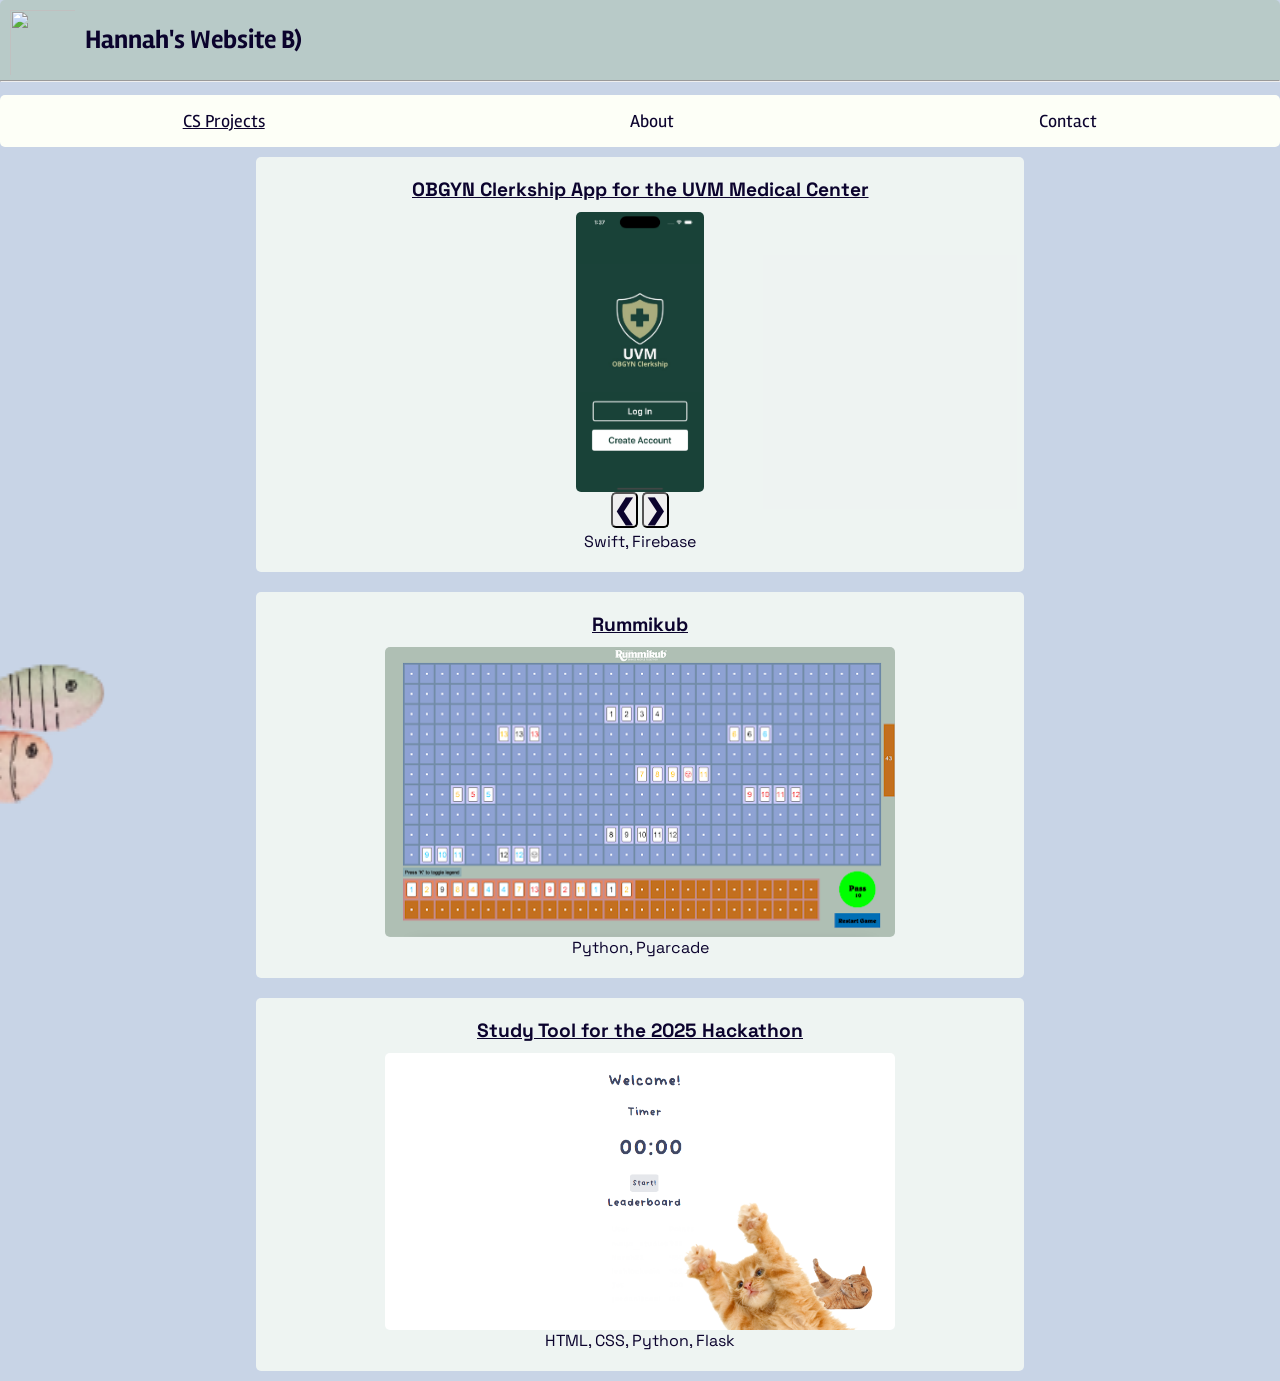
==== index.html @ 7bbab6b4 "hackathon meow" ====
<!DOCTYPE html>
<html lang="en">
<head>
    <meta charset="UTF-8">
    <meta name="viewport" content="width=device-width, initial-scale=1.0">
    <link rel="stylesheet" type="text/css" href="style.css">
    <link href="https://fonts.googleapis.com/css2?family=Rambla:ital,wght@0,400;0,700;1,400;1,700&family=Space Grotesk" rel="stylesheet">
    <link rel="icon" type="image/x-icon" href="/media/house_painting.png">
    <script src="carousel.js" defer></script>
    <script src="fishAnimation.js" defer></script>

    <title>Portfolio</title>
</head>
<body>

    <div id="titleBar">
        <a href="index.html">
            <img id="logo" src="media/house_painting.png">
        </a>

        <h1>Hannah's Website B)</h1>
    </div>
    <hr>

    <!-- background animation -->
    <canvas id="animation" width="800" height="300"></canvas>
    
    <nav>
    <div id="navbar">
        <a href="index.html" class="active">CS Projects</a>
        <a href="about.html">About</a>
        <a href="contact.html">Contact</a>   
        
    </div>
    </nav>


    <div class="container">

        <!-- image carousel for clerkship app -->
        <div class="widget">
            <a href="https://github.com/lindsayh17/clerkshipApp">OBGYN Clerkship App for the UVM Medical Center</a>
            <div id="slides"></div>
            
            <div class="slide-controls">
                <button id="prevBtn" onclick="plusDivs(-1)">
                    <h1>&#10094;</h1>
                </button>
                <button id="nextBtn" onclick="plusDivs(1)">
                    <h1>&#10095;</h1>
                </button>
            </div>
            
            <p>Swift, Firebase</p>
        </div>

        <!-- screenshots from Rummikub -->
        <div class="widget">
            <a href="https://github.com/hdeyst/SWE-Final-Project">Rummikub</a>
            <img src="media/rummikub.png">
            <p>Python, Pyarcade</p>
        </div>
        <!-- Study timer -->
        <div class="widget">
            <a href="https://github.com/UVMHacks2025/team89">Study Tool for the 2025 Hackathon</a>
            <img src="media/meow.png">
            <p>HTML, CSS, Python, Flask</p>
        </div>

    </div>

</body>
</html>
---- style.css ----
/* global variables for color */
:root {
    --header-color: rgba(177, 197, 185, 0.674);
    --body-color: #c8d4e6; /* this is the grey-er of the greens */
    --cream-color: #FDFFF7;
    --transparent-cream: rgba(253, 255, 247, 0.733);
    --navy-blue: #0B032D;
}

* {
    margin: 0;
    padding: 0;
    box-sizing: border-box;
    border-radius: 5px;
    color: var(--navy-blue);
    overflow: auto;

}

body {
    background-color: var(--body-color);
    font-family: 'Space Grotesk';
    /* overflow: auto; */
}

hr {
    color: var(--body-color);
    margin-bottom: 1%;
}

#titleBar {
    background-color: var(--header-color);
    display: flex;
    border-radius: 0px;
    grid-template-columns: 1fr 1fr 6fr;
}

#titleBar h1 {
    font-family: 'Rambla';
    font-size: 26px;

    align-content: center;
    padding-left: 10px;

    margin-top: 10px;
    margin-bottom: 10px;  
}

#logo {
    align-content: center;
    height: 75px; 
    width: 75px; 
    padding: 10px;
}

#animation {
    position: fixed;
    z-index: -1;
    width: 100%;
    height: 100%;
    margin: 0;
}

#navbar {
    display: flex;
    flex-direction: row;
    background-color: var(--cream-color);
    /* overflow: auto; */
    border-radius: 0px;
/* 
    margin-left: -10px;
    margin-right: -10px; */
}

#navbar a {
    flex: auto;
    padding-top: 15px;
    padding-bottom: 15px;

    font-family: 'Rambla';
    font-size: large;
    text-align: center;
    text-decoration: none;
}

#navbar a:hover {
    background-color: var(--body-color);
}

#navbar .active {
    text-decoration: underline;
}

.container {
    display: flex;
    flex-direction: column;
    align-items: center;
    align-content: center;
}

.widget {
    transition:
        transform 0.3s ease, 
        box-shadow 0.3s ease;
    display: flex;    
    flex-direction: column;
    align-content: center;
    align-items: center;

    width: 60%;

    background-color: var(--transparent-cream);

    padding: 20px;
    margin: auto;
    margin-top: 10px;
    margin-bottom: 10px;

}

.widget a {
    font-size: larger;
    font-weight: bold;
    padding-bottom: 10px;
}

.widget:hover {
    transform: scale(1.01) translateY(-1px);
    box-shadow: 0px 15px 20px rgba(0,0,0,0.3);
}

.widget img {
    width: 70%;
    max-height: 400px;
    align-items: center;
}

.slide {
    display: flex;    

    width: 70%;
    align-items: center;
}

#gallery {
    display: grid;

    transition:
        transform 0.3s ease, 
        box-shadow 0.3s ease;
    align-content: center;
    align-items: center;
    grid-template-columns: auto auto auto;

    background-color: var(--cream-color);
    margin: 10px;
    padding: 20px;
}

#gallery img {
    max-height: 200px;
    align-items: center;
    margin: auto;
    padding-left: 15px;
    padding-right: 15px;
}

#funFacts {
    display: grid;
    grid-template-columns: auto auto;
}

.funFactCard {
    background-color: var(--transparent-cream);
    margin: 10px;
    padding: 20px;
}

.indent {
    margin-left: 15px;
}

.contact {
    padding: 15px;
    margin: 10px;
}
.contact h2 {
    padding: 5px;
}
.contact button {
    margin-top: 15px;
    padding: 10px;
    color: var(--navy-blue);
    background-color: var(--header-color);
    border: none;
}

input, textarea {
  margin-bottom: 1rem;
  padding: 10px;
}


@media screen and (max-width: 600px) {
    #navbar { 
        flex-direction: column;
    } 

    #funFacts {
        grid-template-columns: auto;
    }
}
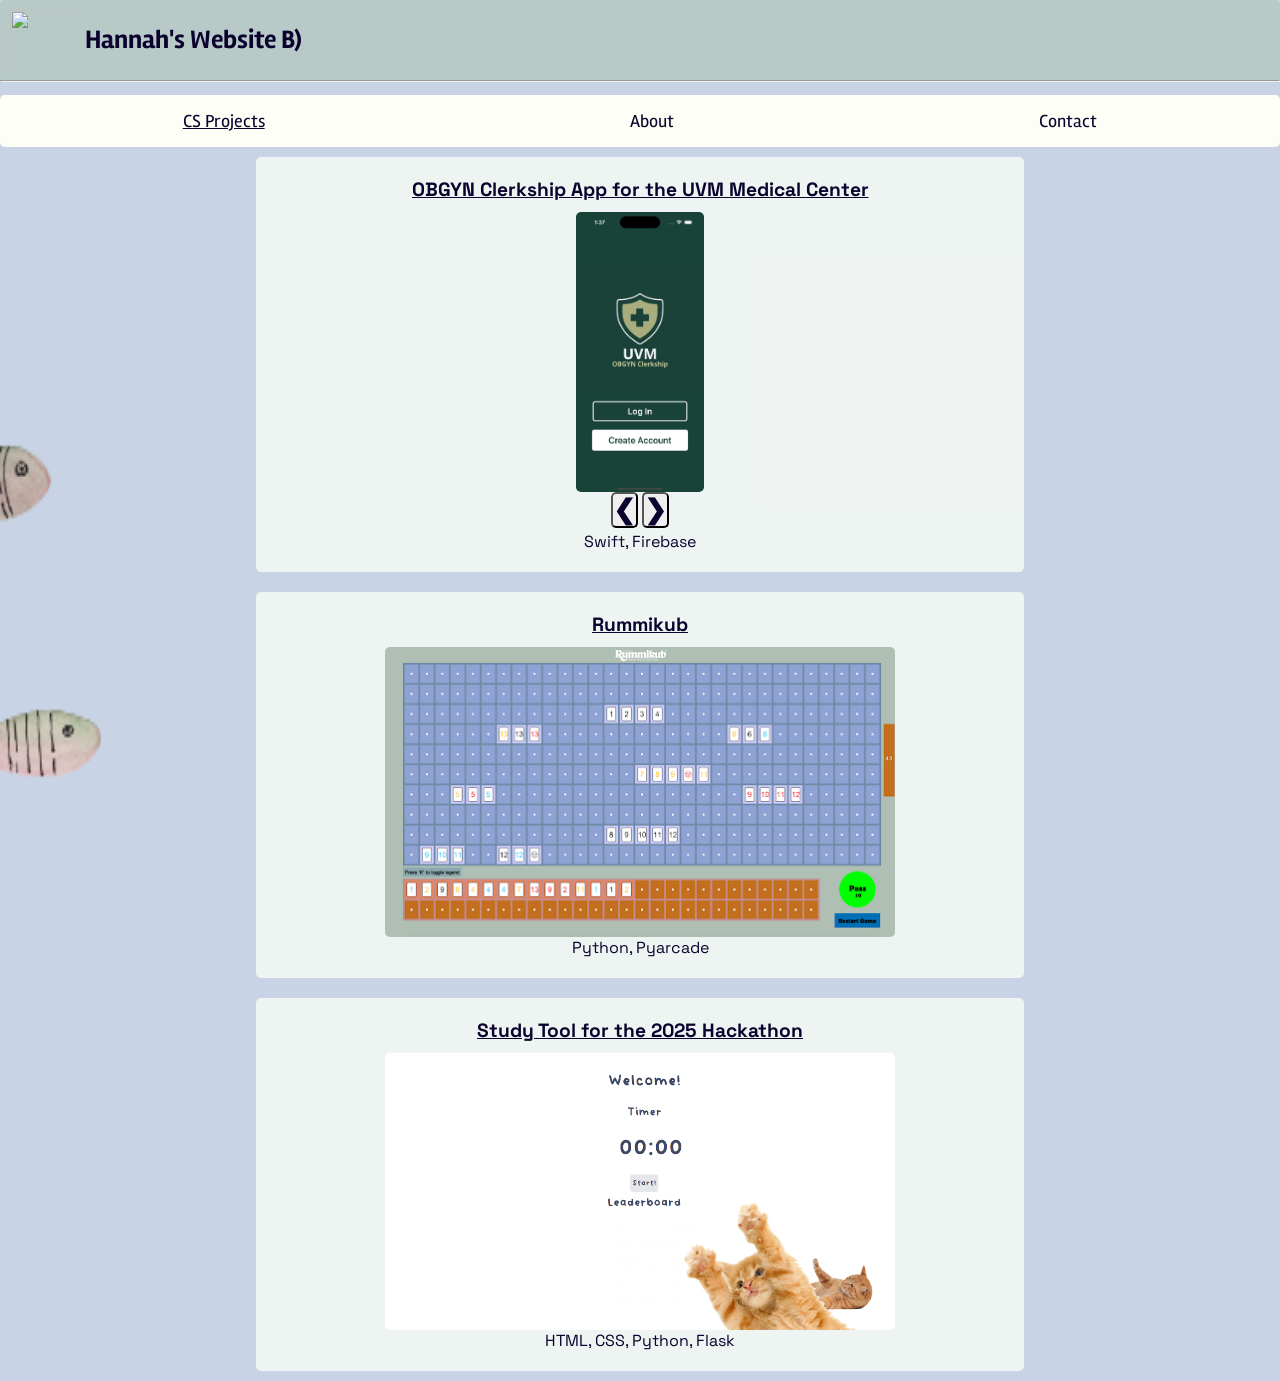
==== commit 8dd8ec30: "new tabfor links" ====
--- a/index.html
+++ b/index.html
@@ -39,7 +39,7 @@
 
         <!-- image carousel for clerkship app -->
         <div class="widget">
-            <a href="https://github.com/lindsayh17/clerkshipApp">OBGYN Clerkship App for the UVM Medical Center</a>
+            <a href="https://github.com/lindsayh17/clerkshipApp" target="blank">OBGYN Clerkship App for the UVM Medical Center</a>
             <div id="slides"></div>
             
             <div class="slide-controls">
@@ -56,13 +56,13 @@
 
         <!-- screenshots from Rummikub -->
         <div class="widget">
-            <a href="https://github.com/hdeyst/SWE-Final-Project">Rummikub</a>
+            <a href="https://github.com/hdeyst/SWE-Final-Project" target="blank">Rummikub</a>
             <img src="media/rummikub.png">
             <p>Python, Pyarcade</p>
         </div>
         <!-- Study timer -->
         <div class="widget">
-            <a href="https://github.com/UVMHacks2025/team89">Study Tool for the 2025 Hackathon</a>
+            <a href="https://github.com/UVMHacks2025/team89" target="blank">Study Tool for the 2025 Hackathon</a>
             <img src="media/meow.png">
             <p>HTML, CSS, Python, Flask</p>
         </div>
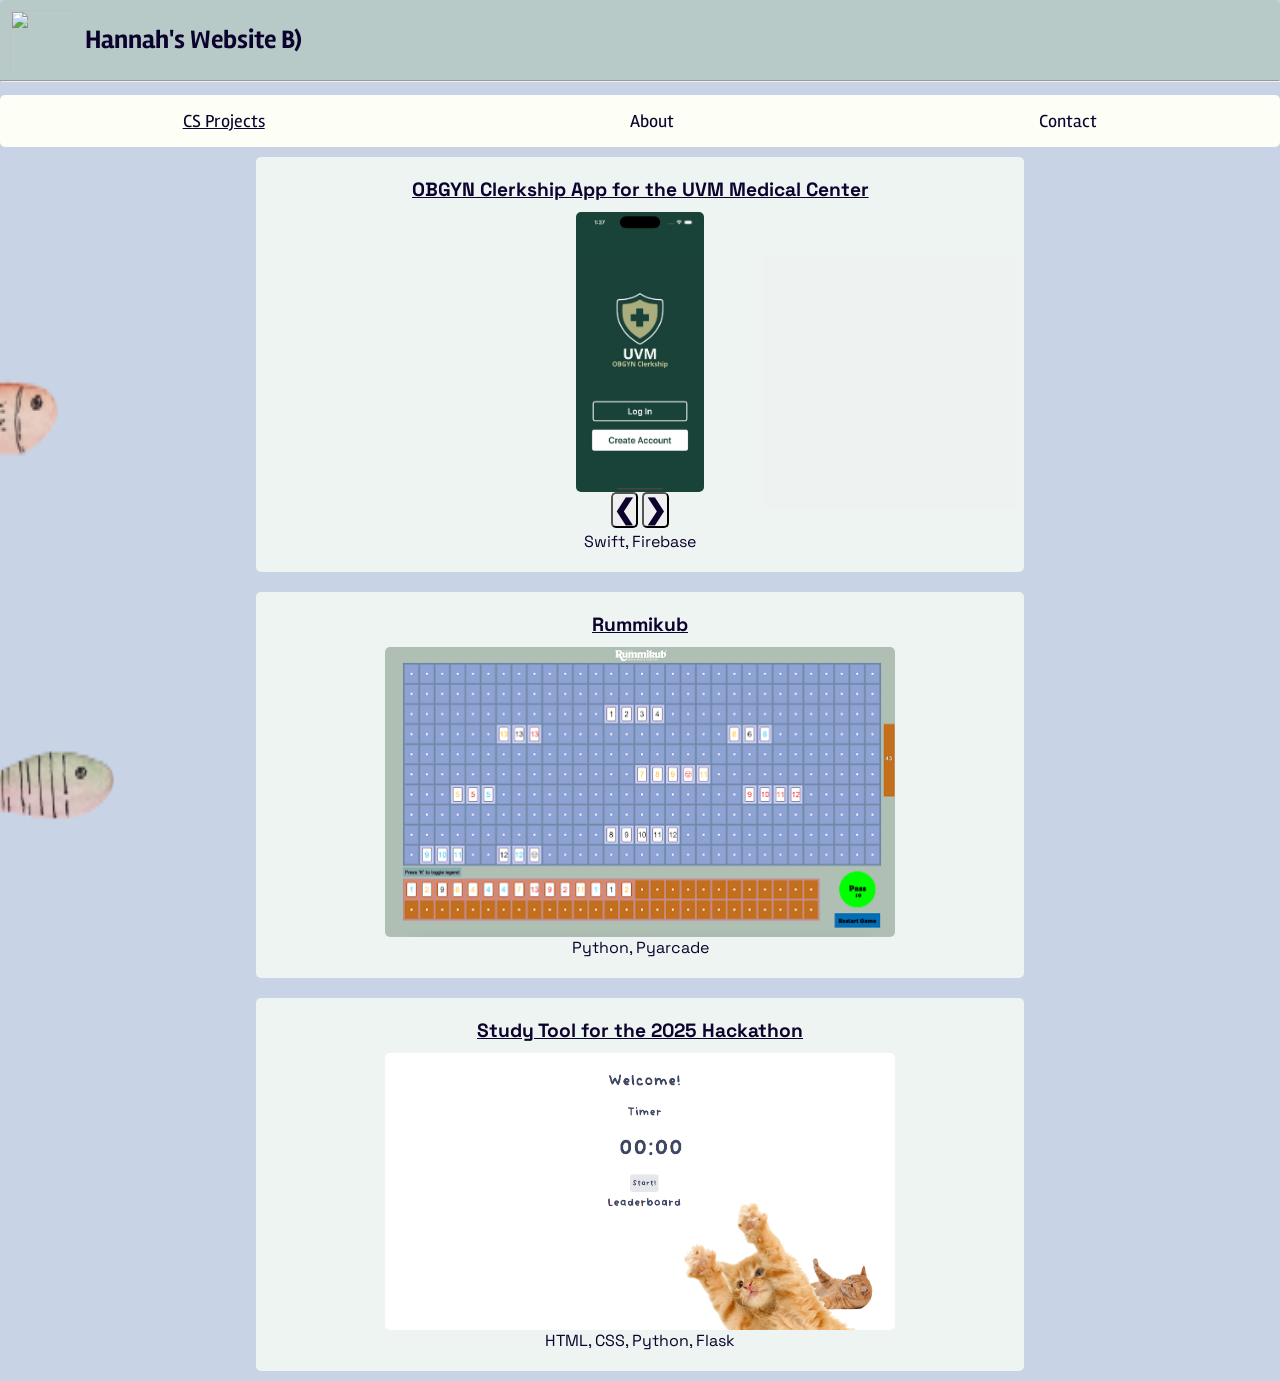
==== commit 086451c0: "logo" ====
--- a/index.html
+++ b/index.html
@@ -5,7 +5,7 @@
     <meta name="viewport" content="width=device-width, initial-scale=1.0">
     <link rel="stylesheet" type="text/css" href="style.css">
     <link href="https://fonts.googleapis.com/css2?family=Rambla:ital,wght@0,400;0,700;1,400;1,700&family=Space Grotesk" rel="stylesheet">
-    <link rel="icon" type="image/x-icon" href="/media/house_painting.png">
+    <link rel="shortcut icon" type="image/png" href="/media/house_painting.png">
     <script src="carousel.js" defer></script>
     <script src="fishAnimation.js" defer></script>
 
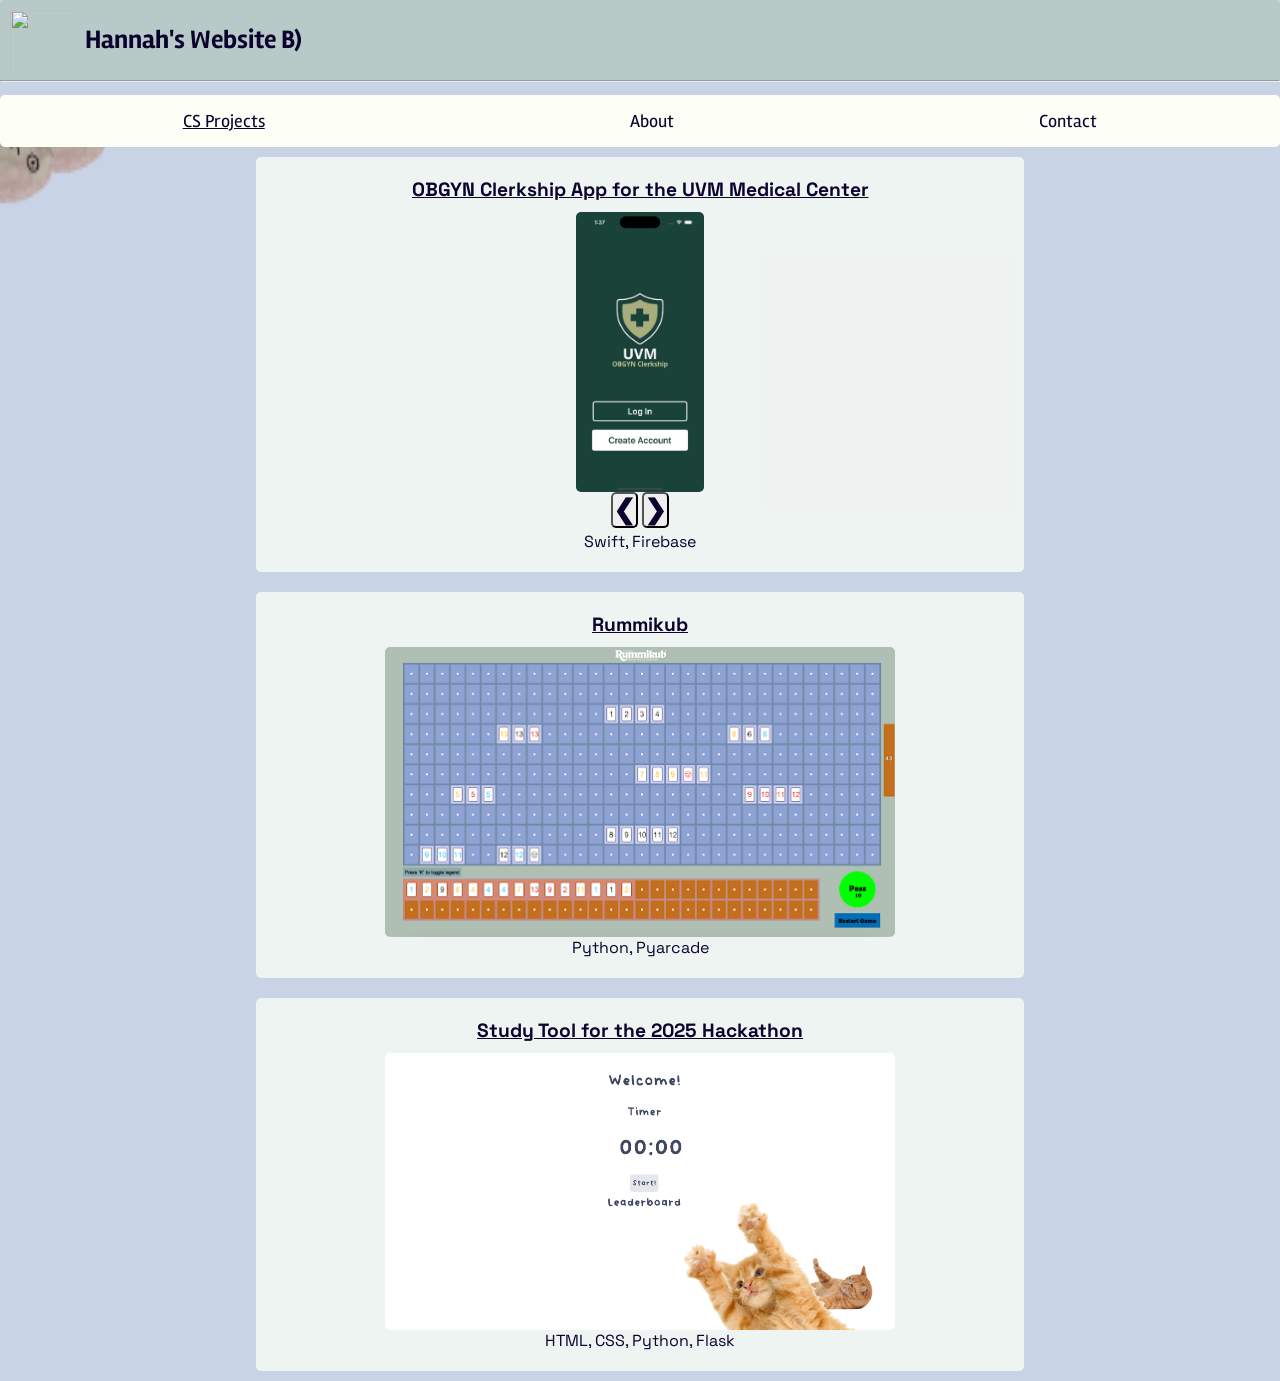
==== commit 096f68ff: "logo" ====
--- a/index.html
+++ b/index.html
@@ -5,7 +5,7 @@
     <meta name="viewport" content="width=device-width, initial-scale=1.0">
     <link rel="stylesheet" type="text/css" href="style.css">
     <link href="https://fonts.googleapis.com/css2?family=Rambla:ital,wght@0,400;0,700;1,400;1,700&family=Space Grotesk" rel="stylesheet">
-    <link rel="shortcut icon" type="image/png" href="/media/house_painting.png">
+    <link rel="shortcut icon" type="image/png" href="/house_painting.png">
     <script src="carousel.js" defer></script>
     <script src="fishAnimation.js" defer></script>
 
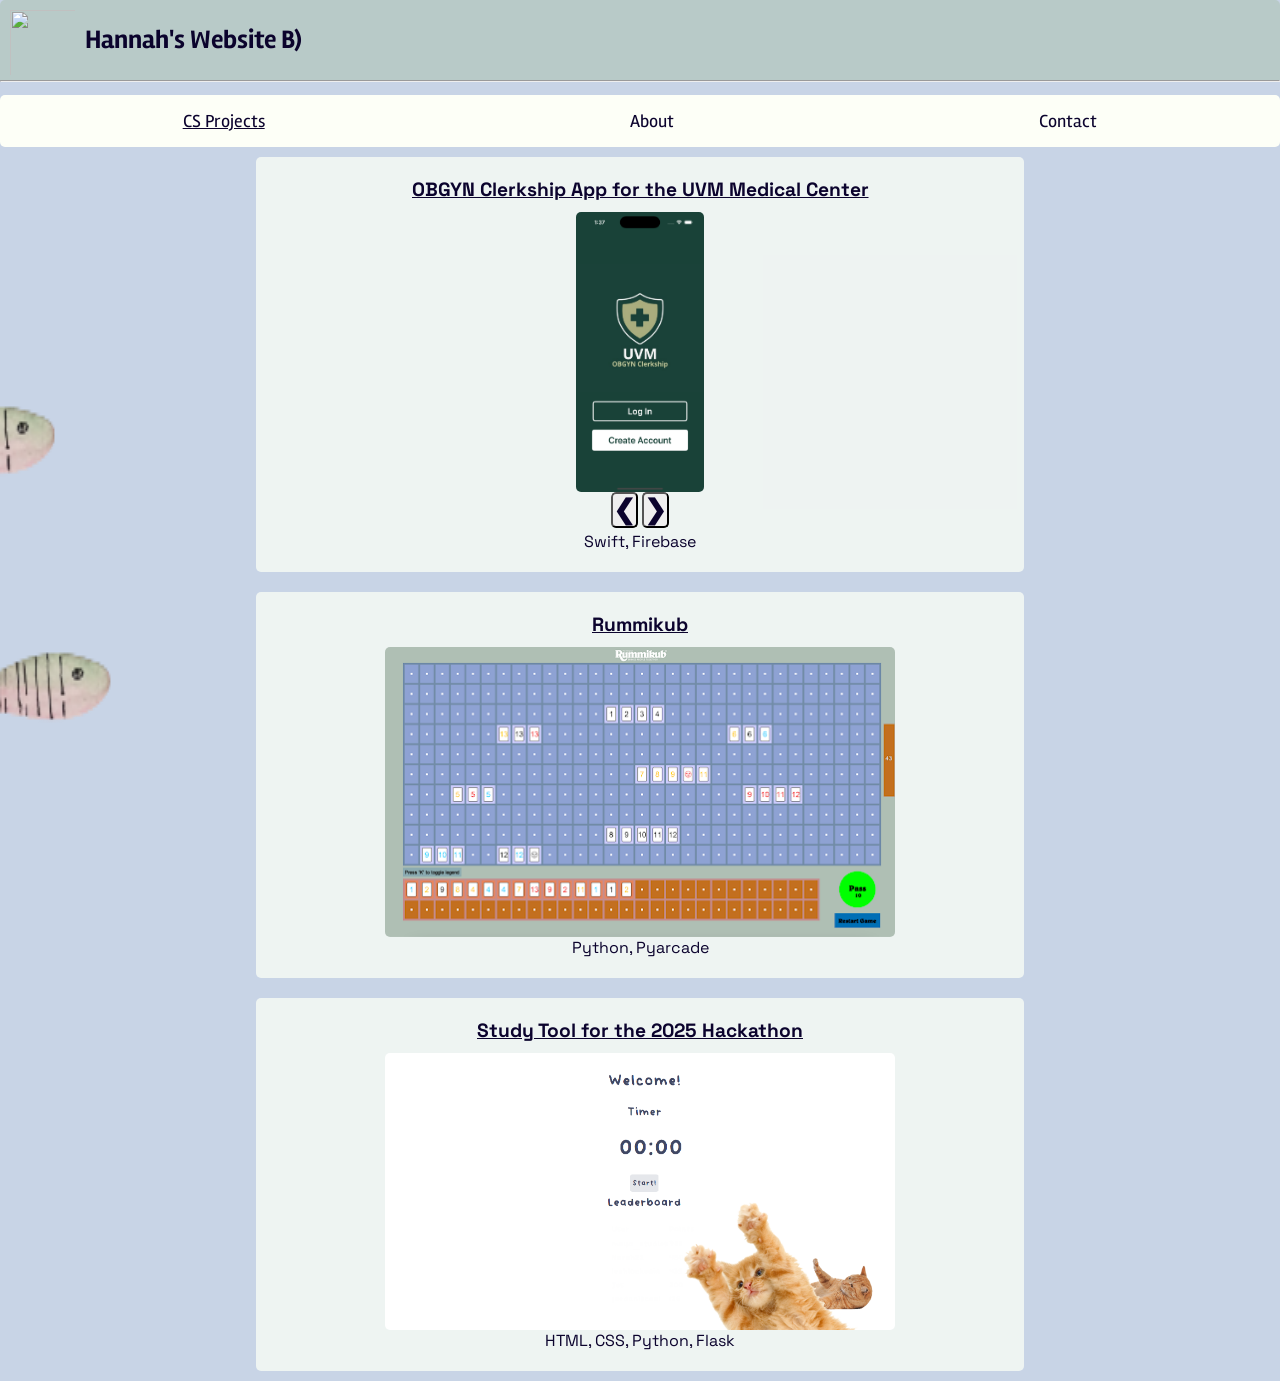
==== commit 93fa896f: "rolling back :C" ====
--- a/index.html
+++ b/index.html
@@ -5,7 +5,7 @@
     <meta name="viewport" content="width=device-width, initial-scale=1.0">
     <link rel="stylesheet" type="text/css" href="style.css">
     <link href="https://fonts.googleapis.com/css2?family=Rambla:ital,wght@0,400;0,700;1,400;1,700&family=Space Grotesk" rel="stylesheet">
-    <link rel="shortcut icon" type="image/png" href="/house_painting.png">
+    <link rel="shortcut icon" type="image/png" href="/media/house_painting.png">
     <script src="carousel.js" defer></script>
     <script src="fishAnimation.js" defer></script>
 
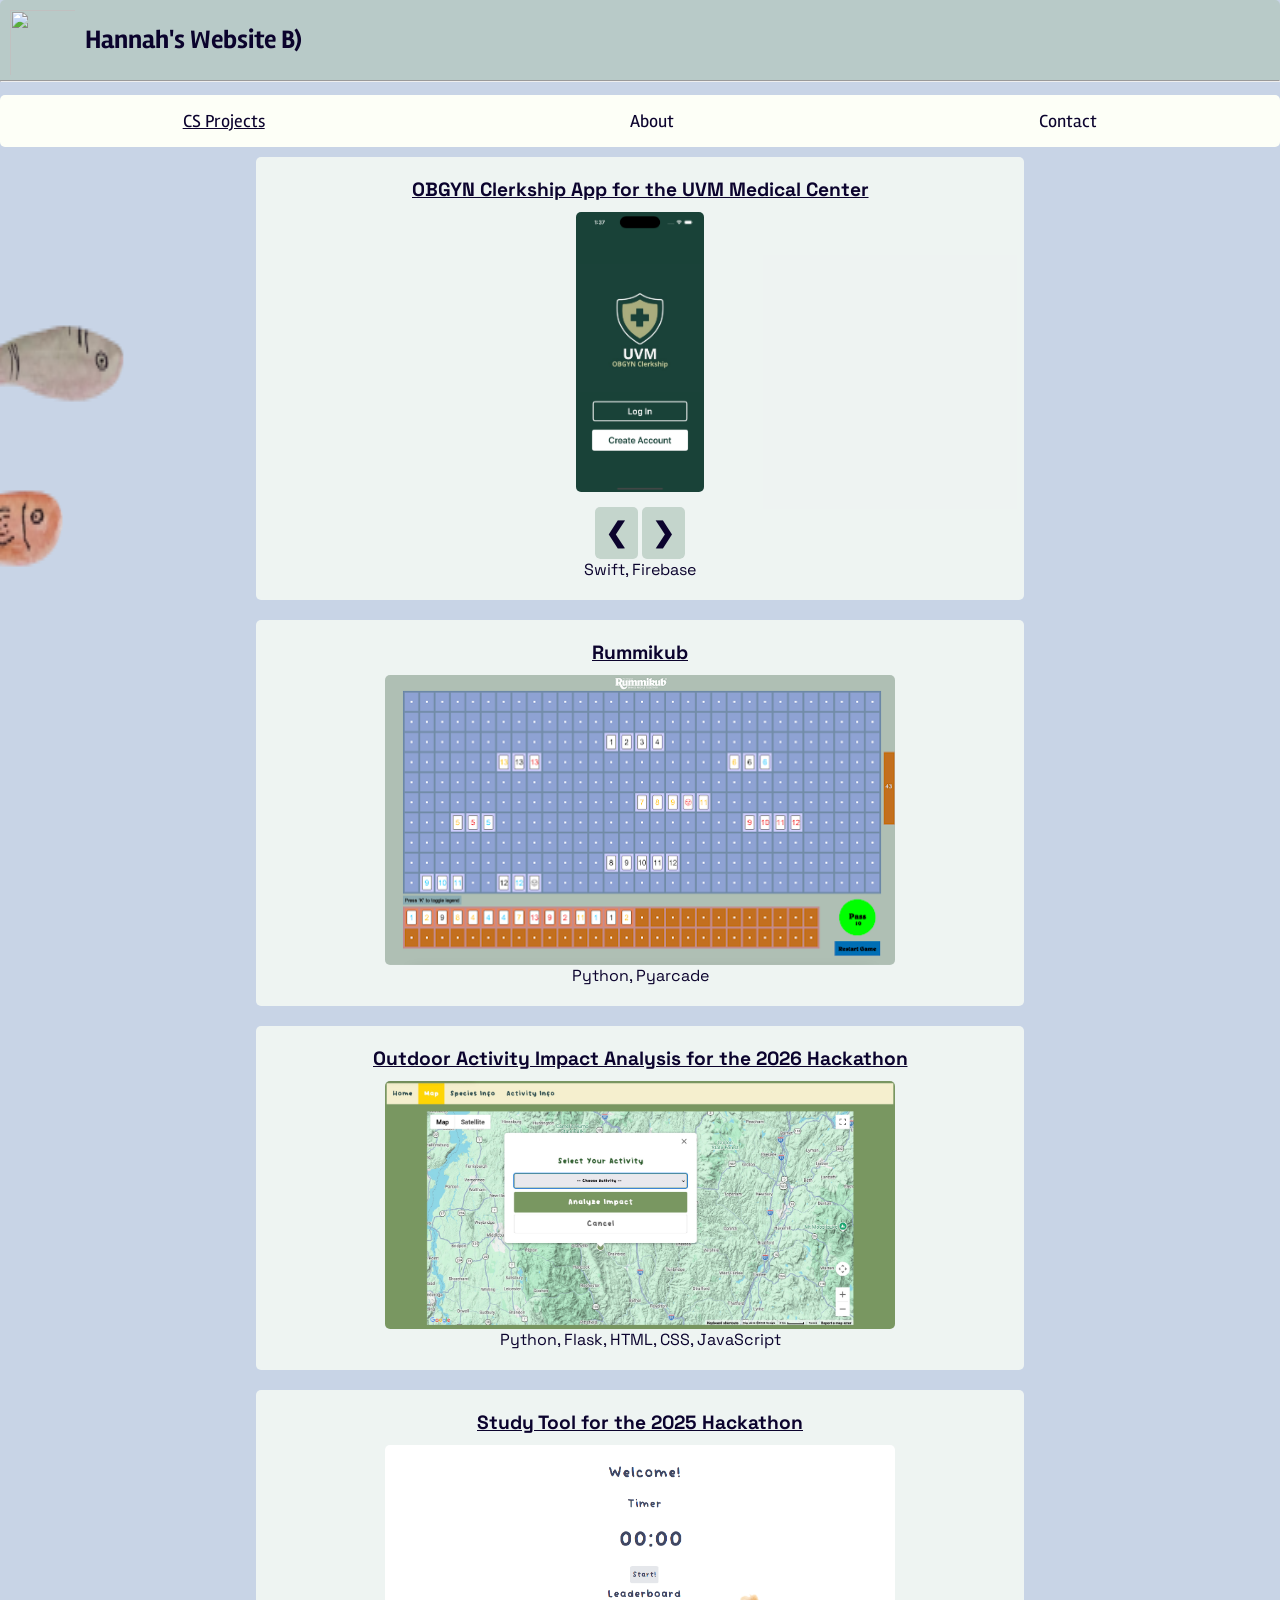
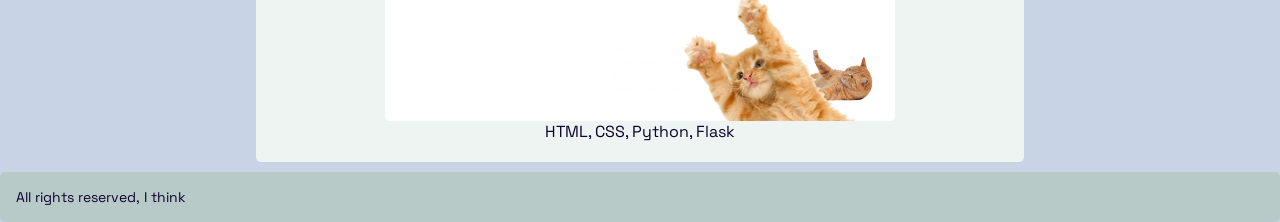
==== commit d0078e81: "hackathon" ====
--- a/index.html
+++ b/index.html
@@ -4,8 +4,10 @@
     <meta charset="UTF-8">
     <meta name="viewport" content="width=device-width, initial-scale=1.0">
     <link rel="stylesheet" type="text/css" href="style.css">
+
     <link href="https://fonts.googleapis.com/css2?family=Rambla:ital,wght@0,400;0,700;1,400;1,700&family=Space Grotesk" rel="stylesheet">
-    <link rel="shortcut icon" type="image/png" href="/media/house_painting.png">
+    <link rel="shortcut icon" type="image/png" href="/media/favicon.png">
+
     <script src="carousel.js" defer></script>
     <script src="fishAnimation.js" defer></script>
 
@@ -60,6 +62,14 @@
             <img src="media/rummikub.png">
             <p>Python, Pyarcade</p>
         </div>
+
+        <!-- Sustainable Dev webpage -->
+        <div class="widget">
+            <a href="https://github.com/UVMHacks2026/Sustainable-Development" target="blank">Outdoor Activity Impact Analysis for the 2026 Hackathon</a>
+            <img src="media/sustainable_dev.jpg">
+            <p>Python, Flask, HTML, CSS, JavaScript</p>
+        </div>
+
         <!-- Study timer -->
         <div class="widget">
             <a href="https://github.com/UVMHacks2025/team89" target="blank">Study Tool for the 2025 Hackathon</a>
@@ -68,6 +78,9 @@
         </div>
 
     </div>
+    <footer>
+        <p>All rights reserved, I think</p>
+    </footer>
 
 </body>
 </html>
--- a/style.css
+++ b/style.css
@@ -20,7 +20,7 @@
 body {
     background-color: var(--body-color);
     font-family: 'Space Grotesk';
-    /* overflow: auto; */
+    
 }
 
 hr {
@@ -122,6 +122,7 @@
     font-size: larger;
     font-weight: bold;
     padding-bottom: 10px;
+    text-align: center;
 }
 
 .widget:hover {
@@ -187,19 +188,26 @@
 .contact h2 {
     padding: 5px;
 }
-.contact button {
+button {
     margin-top: 15px;
     padding: 10px;
-    color: var(--navy-blue);
     background-color: var(--header-color);
     border: none;
 }
 
 input, textarea {
-  margin-bottom: 1rem;
+  margin-bottom: 1em;
   padding: 10px;
 }
 
+footer {
+    margin-top: auto;
+    font-size: 14px;
+    background-color: var(--header-color);
+    padding: 16px;
+
+    
+}
 
 @media screen and (max-width: 600px) {
     #navbar { 
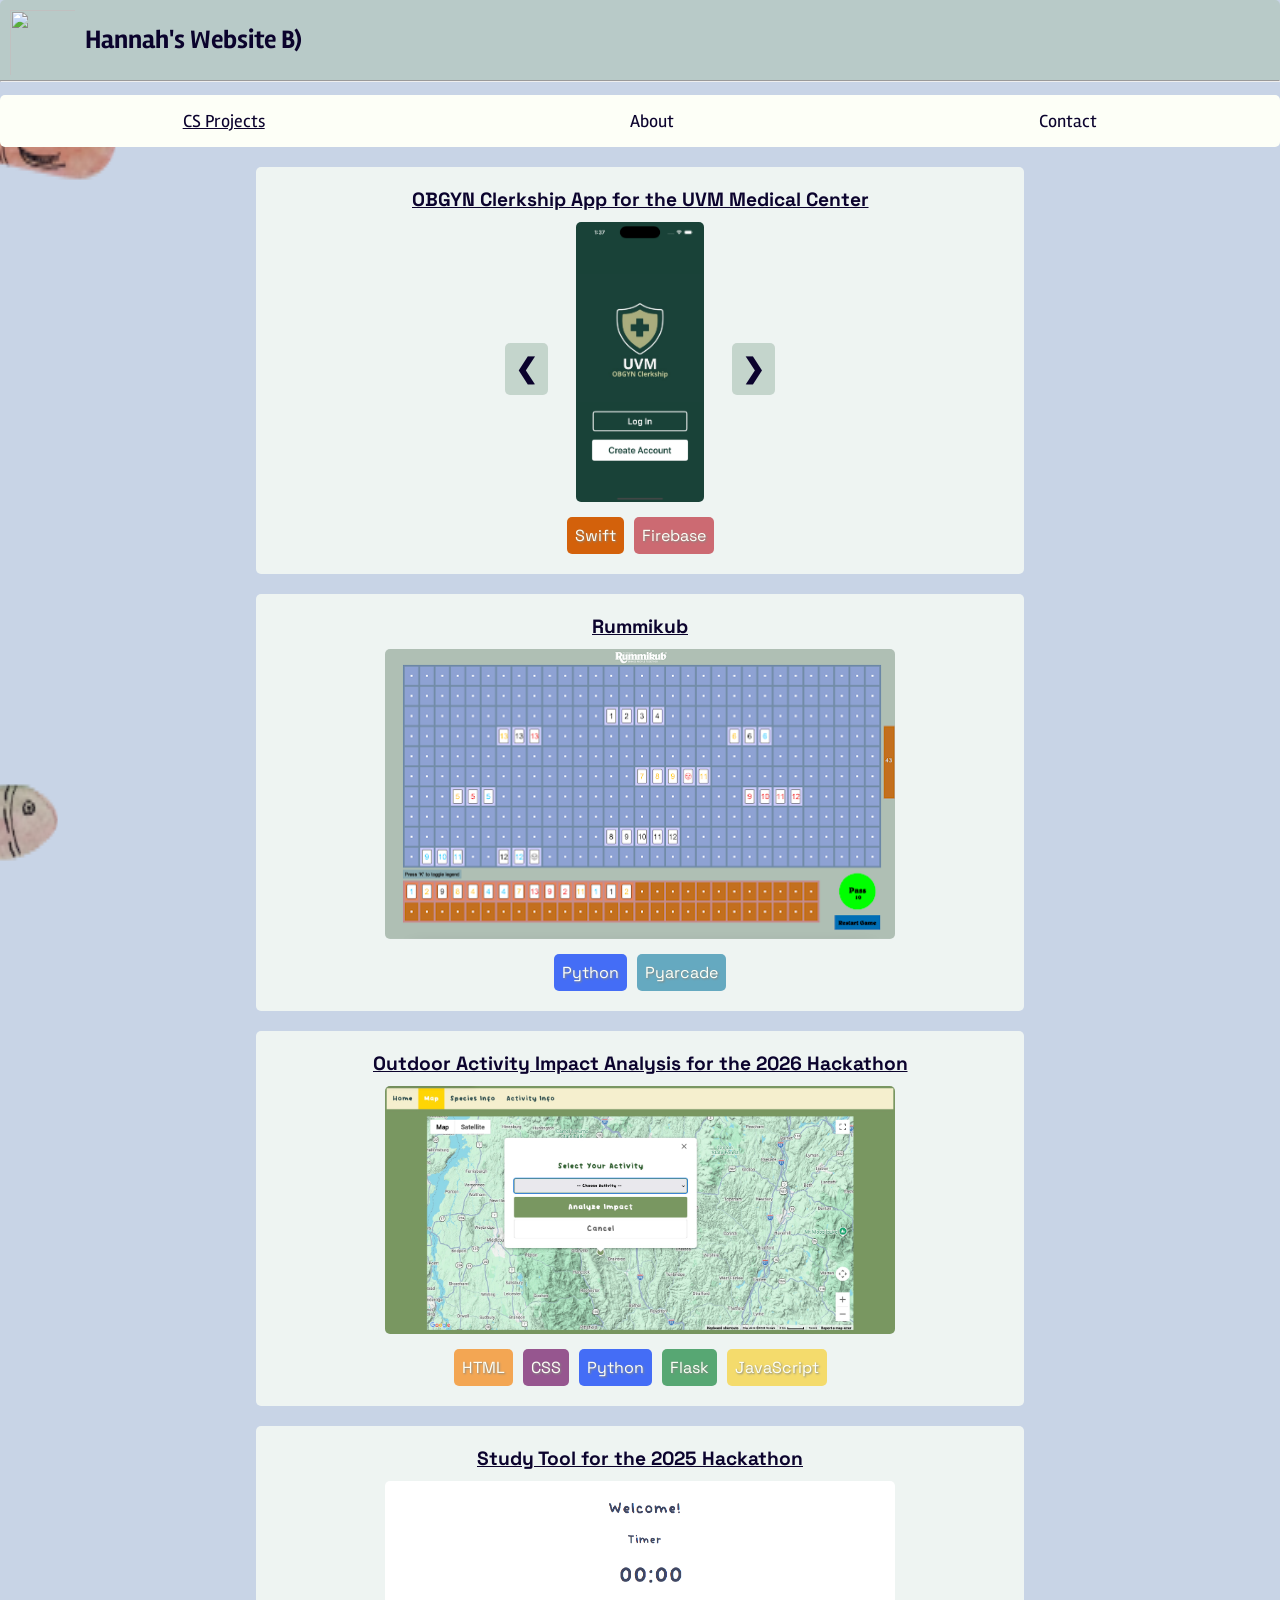
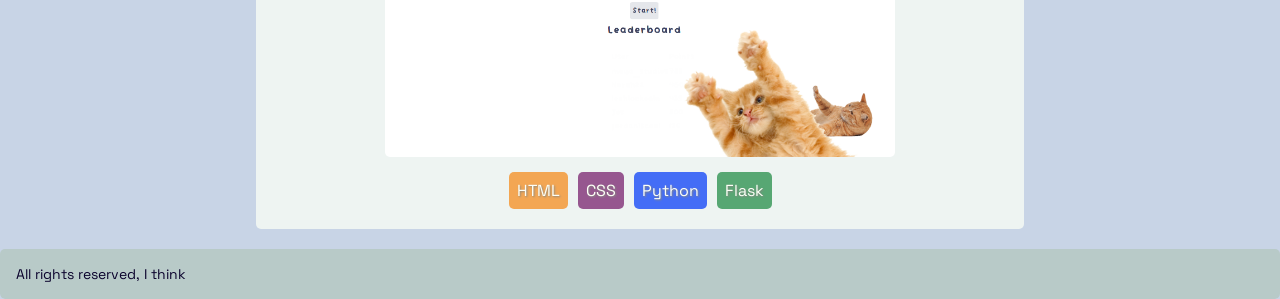
==== commit 40bb29dd: "language & technology tags" ====
--- a/index.html
+++ b/index.html
@@ -4,7 +4,7 @@
     <meta charset="UTF-8">
     <meta name="viewport" content="width=device-width, initial-scale=1.0">
     <link rel="stylesheet" type="text/css" href="style.css">
-
+    <link rel="stylesheet" type="text/css" href="tag.css">
     <link href="https://fonts.googleapis.com/css2?family=Rambla:ital,wght@0,400;0,700;1,400;1,700&family=Space Grotesk" rel="stylesheet">
     <link rel="shortcut icon" type="image/png" href="/media/favicon.png">
 
@@ -42,39 +42,58 @@
         <!-- image carousel for clerkship app -->
         <div class="widget">
             <a href="https://github.com/lindsayh17/clerkshipApp" target="blank">OBGYN Clerkship App for the UVM Medical Center</a>
-            <div id="slides"></div>
             
             <div class="slide-controls">
                 <button id="prevBtn" onclick="plusDivs(-1)">
                     <h1>&#10094;</h1>
                 </button>
+                <div id="slides"></div>
                 <button id="nextBtn" onclick="plusDivs(1)">
                     <h1>&#10095;</h1>
                 </button>
             </div>
             
-            <p>Swift, Firebase</p>
+            <div class="tags">
+                <p class="swift">Swift</p>
+                <p class="firebase">Firebase</p>
+
+            </div>
         </div>
 
         <!-- screenshots from Rummikub -->
         <div class="widget">
             <a href="https://github.com/hdeyst/SWE-Final-Project" target="blank">Rummikub</a>
             <img src="media/rummikub.png">
-            <p>Python, Pyarcade</p>
+            <div class="tags">
+                <p class="python">Python</p>
+                <p class="pyarcade">Pyarcade</p>
+
+            </div>
         </div>
 
         <!-- Sustainable Dev webpage -->
         <div class="widget">
             <a href="https://github.com/UVMHacks2026/Sustainable-Development" target="blank">Outdoor Activity Impact Analysis for the 2026 Hackathon</a>
             <img src="media/sustainable_dev.jpg">
-            <p>Python, Flask, HTML, CSS, JavaScript</p>
+            <div class="tags">
+                <p class="html">HTML</p>
+                <p class="css">CSS</p>
+                <p class="python">Python</p>
+                <p class="flask">Flask</p>
+                <p class="javascript">JavaScript</p>
+            </div>
         </div>
 
         <!-- Study timer -->
         <div class="widget">
             <a href="https://github.com/UVMHacks2025/team89" target="blank">Study Tool for the 2025 Hackathon</a>
             <img src="media/meow.png">
-            <p>HTML, CSS, Python, Flask</p>
+            <div class="tags">
+                <p class="html">HTML</p>
+                <p class="css">CSS</p>
+                <p class="python">Python</p>
+                <p class="flask">Flask</p>
+            </div>
         </div>
 
     </div>
--- a/style.css
+++ b/style.css
@@ -1,7 +1,9 @@
 /* global variables for color */
 :root {
     --header-color: rgba(177, 197, 185, 0.674);
-    --body-color: #c8d4e6; /* this is the grey-er of the greens */
+    --button-hover: rgba(113, 136, 122, 0.674);
+
+    --body-color: #c8d4e6; 
     --cream-color: #FDFFF7;
     --transparent-cream: rgba(253, 255, 247, 0.733);
     --navy-blue: #0B032D;
@@ -96,6 +98,8 @@
     flex-direction: column;
     align-items: center;
     align-content: center;
+    margin-top: 10px;
+    margin-bottom: 10px;
 }
 
 .widget {
@@ -142,6 +146,14 @@
     width: 70%;
     align-items: center;
 }
+.slide-controls {
+    display: flex;
+    align-items: center;
+    
+    button {
+        height: 30%;
+    }
+}
 
 #gallery {
     display: grid;
@@ -195,6 +207,10 @@
     border: none;
 }
 
+button:hover {
+    background-color: var(--button-hover);
+}
+
 input, textarea {
   margin-bottom: 1em;
   padding: 10px;
@@ -206,7 +222,6 @@
     background-color: var(--header-color);
     padding: 16px;
 
-    
 }
 
 @media screen and (max-width: 600px) {
--- a/tag.css
+++ b/tag.css
@@ -0,0 +1,54 @@
+:root {
+    --red: #cc6a72;
+    --orange: #f3a653;
+    --blue: #446DF6;
+    --yellow: #f4db6c;
+    --purple: #96568f;
+    --red-orange: #d3610b;
+    --green: #57A773;    
+    --dark-cyan: #65a9c0;
+    --cream: #FDFFF7;
+    --shadow: #878983;
+
+}
+
+.tags {
+    display: flex;
+    flex-direction: row;
+    color: var(--cream);
+}
+
+.tags p {
+    /* top right bottom left */
+    margin: 15px 5px 0px 5px;
+    padding: 8px;
+    border: none;
+    border-radius: 5px;
+    color: var(--cream);
+    text-shadow: 1px 1px 2px var(--shadow);
+}
+
+.python {
+    background-color: var(--blue);
+}
+.html {
+    background-color: var(--orange);
+}
+.css {
+    background-color: var(--purple);
+}
+.firebase {
+    background-color: var(--red);
+}
+.javascript {
+    background-color: var(--yellow);
+}
+.swift {
+    background-color: var(--red-orange);
+}
+.flask {
+    background-color: var(--green);
+}
+.pyarcade {
+    background-color: var(--dark-cyan);
+}
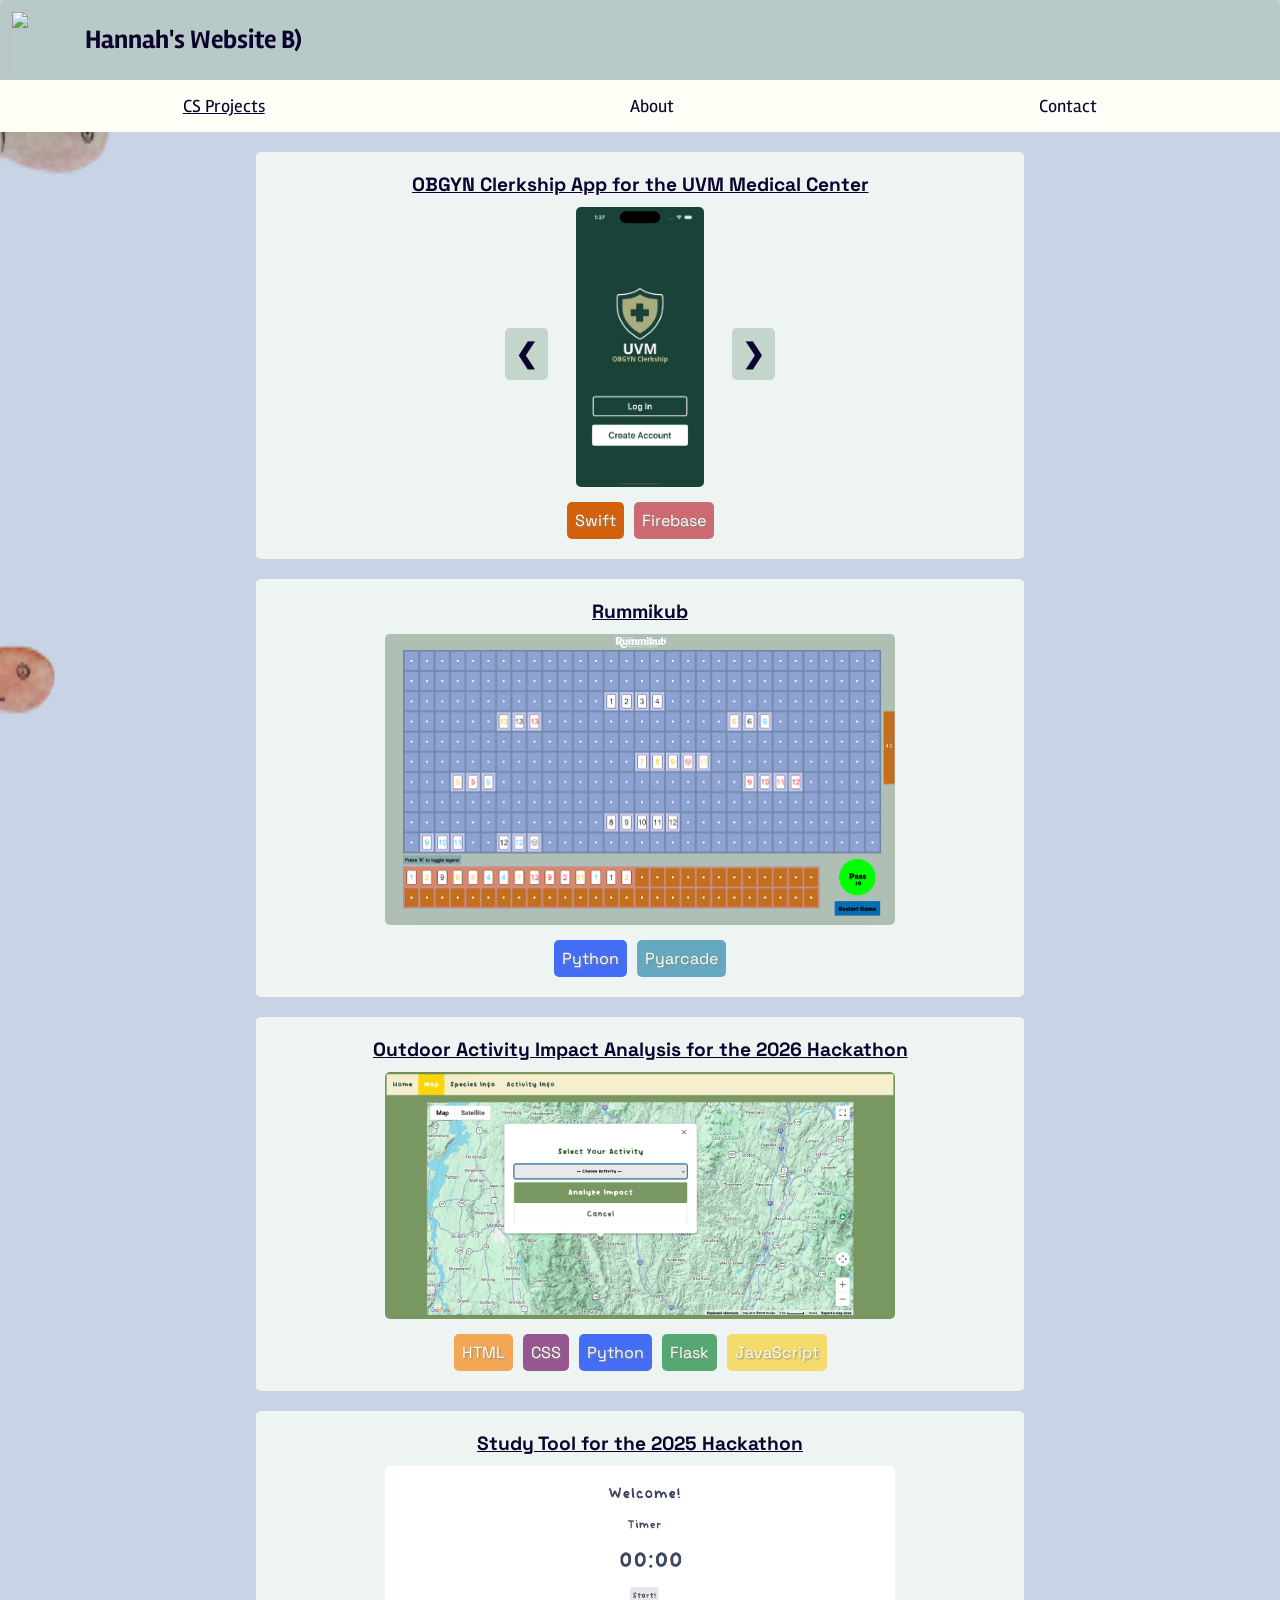
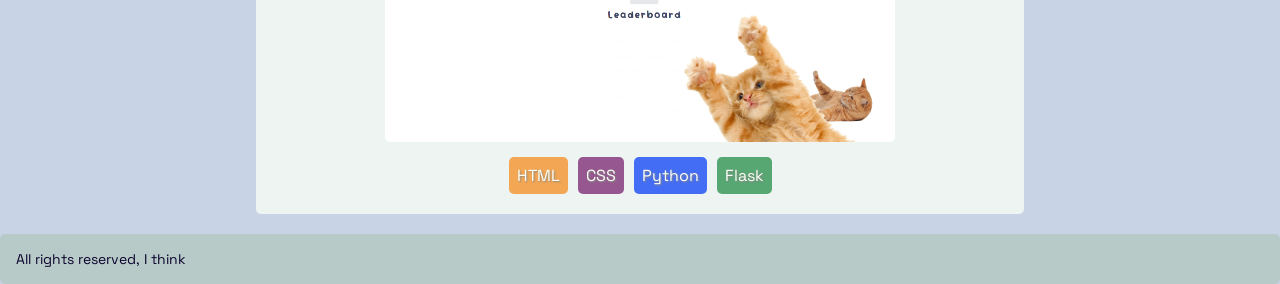
==== commit a6e783fc: "nav bar edits" ====
--- a/index.html
+++ b/index.html
@@ -22,18 +22,17 @@
 
         <h1>Hannah's Website B)</h1>
     </div>
-    <hr>
 
     <!-- background animation -->
     <canvas id="animation" width="800" height="300"></canvas>
     
     <nav>
-    <div id="navbar">
-        <a href="index.html" class="active">CS Projects</a>
-        <a href="about.html">About</a>
-        <a href="contact.html">Contact</a>   
-        
-    </div>
+        <div id="navbar">
+            <a href="index.html" class="active">CS Projects</a>
+            <a href="about.html">About</a>
+            <a href="contact.html">Contact</a>   
+            
+        </div>
     </nav>
 
 
@@ -56,7 +55,6 @@
             <div class="tags">
                 <p class="swift">Swift</p>
                 <p class="firebase">Firebase</p>
-
             </div>
         </div>
 
@@ -67,7 +65,6 @@
             <div class="tags">
                 <p class="python">Python</p>
                 <p class="pyarcade">Pyarcade</p>
-
             </div>
         </div>
 
--- a/style.css
+++ b/style.css
@@ -4,6 +4,7 @@
     --button-hover: rgba(113, 136, 122, 0.674);
 
     --body-color: #c8d4e6; 
+    --hover-blue: #9caac8;
     --cream-color: #FDFFF7;
     --transparent-cream: rgba(253, 255, 247, 0.733);
     --navy-blue: #0B032D;
@@ -22,12 +23,6 @@
 body {
     background-color: var(--body-color);
     font-family: 'Space Grotesk';
-    
-}
-
-hr {
-    color: var(--body-color);
-    margin-bottom: 1%;
 }
 
 #titleBar {
@@ -62,16 +57,15 @@
     height: 100%;
     margin: 0;
 }
-
+nav {
+    border-radius: 0px;
+
+}
 #navbar {
     display: flex;
     flex-direction: row;
     background-color: var(--cream-color);
-    /* overflow: auto; */
     border-radius: 0px;
-/* 
-    margin-left: -10px;
-    margin-right: -10px; */
 }
 
 #navbar a {
@@ -86,7 +80,8 @@
 }
 
 #navbar a:hover {
-    background-color: var(--body-color);
+    background-color: var(--hover-blue);
+    /* border-radius: 0px; */
 }
 
 #navbar .active {
